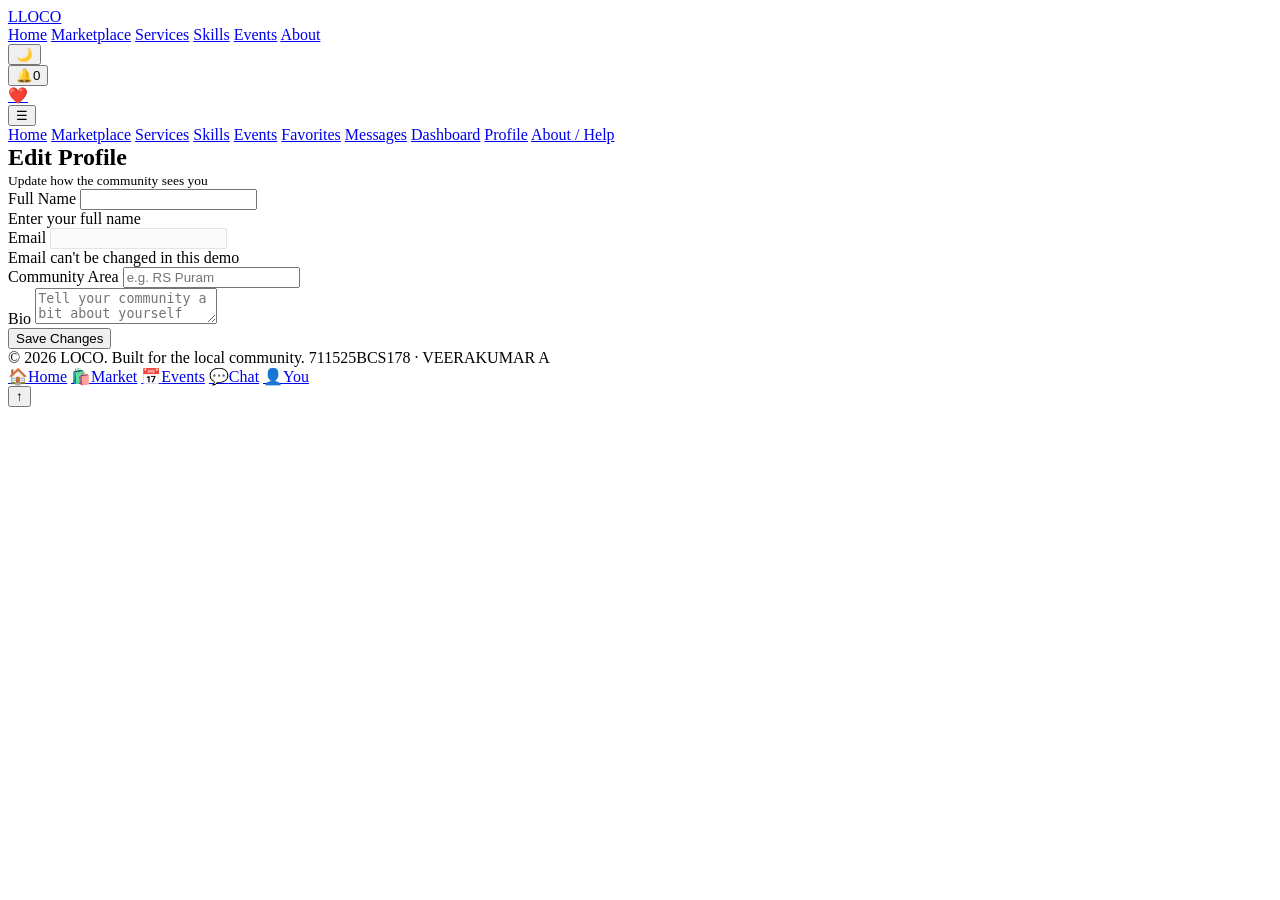
==== profile.html @ 84af6090 "Add files via upload" ====
<!DOCTYPE html>
<html lang="en">
<head>
<meta charset="UTF-8">
<meta name="viewport" content="width=device-width, initial-scale=1.0">
<title>Profile — LOCO</title>
<link rel="icon" href="data:image/svg+xml,<svg xmlns=%22http://www.w3.org/2000/svg%22 viewBox=%220 0 100 100%22><text y=%22.9em%22 font-size=%2290%22>🧭</text></svg>">
<link rel="stylesheet" href="css/style.css">
</head>
<body>

<nav class="navbar">
  <div class="container">
    <a href="index.html" class="brand"><span class="brand-mark">L</span>LOCO</a>
    <div class="nav-links">
      <a href="index.html">Home</a>
      <a href="marketplace.html">Marketplace</a>
      <a href="services.html">Services</a>
      <a href="skills.html">Skills</a>
      <a href="events.html">Events</a>
      <a href="about.html">About</a>
    </div>
    <div class="nav-actions">
      <button class="icon-btn" id="themeToggle" aria-label="Toggle dark mode"><span class="theme-icon">🌙</span></button>
      <div style="position:relative;">
        <button class="icon-btn" id="notifBell" aria-label="Notifications">🔔<span class="badge-dot" id="notifCount">0</span></button>
        <div class="panel hidden" id="notifPanel" style="position:absolute; right:0; top:50px; width:320px; max-height:400px; overflow-y:auto; z-index:150;">
          <div id="notifList"></div>
        </div>
      </div>
      <a href="favorites.html" class="icon-btn" aria-label="Favorites">❤️</a>
      <div id="navUserSlot"></div>
      <button class="nav-toggle" aria-label="Open menu">☰</button>
    </div>
  </div>
</nav>
<div class="drawer-backdrop"></div>
<div class="mobile-drawer">
  <a href="index.html">Home</a>
  <a href="marketplace.html">Marketplace</a>
  <a href="services.html">Services</a>
  <a href="skills.html">Skills</a>
  <a href="events.html">Events</a>
  <a href="favorites.html">Favorites</a>
  <a href="messages.html">Messages</a>
  <a href="dashboard.html">Dashboard</a>
  <a href="profile.html">Profile</a>
  <a href="about.html">About / Help</a>
</div>

<section class="section">
  <div class="container" style="max-width:640px;">
    <div class="panel">
      <div class="flex items-center gap-16 mb-16">
        <div class="avatar lg" id="profAvatarPreview"></div>
        <div>
          <h2 style="margin:0;">Edit Profile</h2>
          <span class="muted" style="font-size:13.5px;">Update how the community sees you</span>
        </div>
      </div>
      <form id="profileForm" novalidate>
        <div class="form-group">
          <label for="profName">Full Name</label>
          <input type="text" id="profName">
          <div class="error-text">Enter your full name</div>
        </div>
        <div class="form-group">
          <label for="profEmail">Email</label>
          <input type="email" id="profEmail" disabled style="opacity:0.6;">
          <div class="hint">Email can't be changed in this demo</div>
        </div>
        <div class="form-group">
          <label for="profLocation">Community Area</label>
          <input type="text" id="profLocation" placeholder="e.g. RS Puram">
        </div>
        <div class="form-group">
          <label for="profBio">Bio</label>
          <textarea id="profBio" placeholder="Tell your community a bit about yourself"></textarea>
        </div>
        <button class="btn btn-primary btn-block" type="submit">Save Changes</button>
      </form>
    </div>
  </div>
</section>

<footer class="site-footer">
  <div class="container">
    <div class="footer-bottom">
      <span>© 2026 LOCO. Built for the local community.</span>
      <span>711525BCS178 · VEERAKUMAR A</span>
    </div>
  </div>
</footer>
<nav class="mobile-bottom-nav">
  <a href="index.html"><span class="mbn-icon">🏠</span>Home</a>
  <a href="marketplace.html"><span class="mbn-icon">🛍️</span>Market</a>
  <a href="events.html"><span class="mbn-icon">📅</span>Events</a>
  <a href="messages.html"><span class="mbn-icon">💬</span>Chat</a>
  <a href="dashboard.html"><span class="mbn-icon">👤</span>You</a>
</nav>
<button class="back-to-top" id="backToTop" aria-label="Back to top">↑</button>

<script src="js/data.js"></script>
<script src="js/app.js"></script>
<script src="js/auth.js"></script>
<script src="js/marketplace.js"></script>
<script src="js/dashboard.js"></script>
<script src="js/messages.js"></script>
</body>
</html>
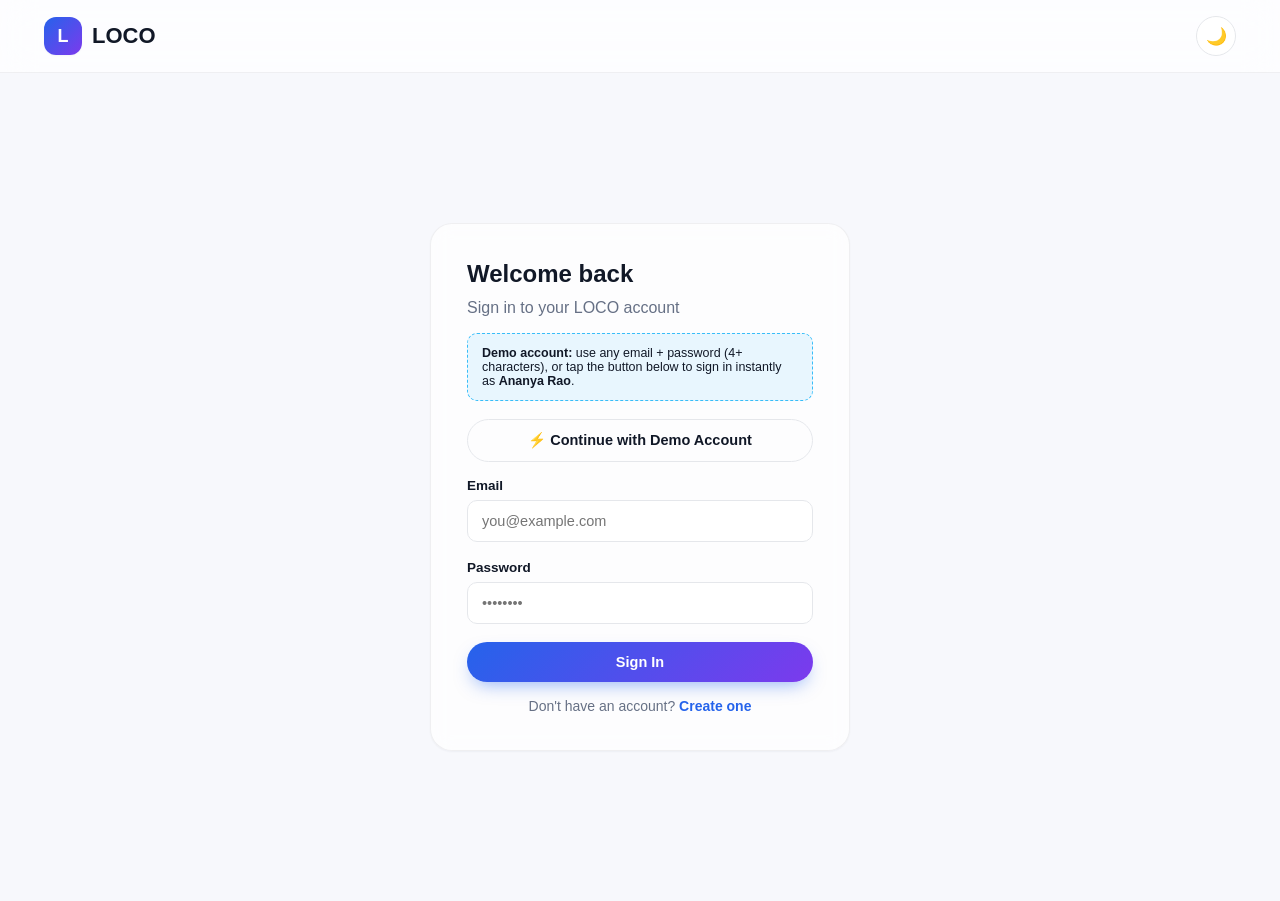
==== commit 6c5c43e8: "Initial commit of LOCO Marketplace" ====
--- a/profile.html
+++ b/profile.html
@@ -61,17 +61,17 @@
       <form id="profileForm" novalidate>
         <div class="form-group">
           <label for="profName">Full Name</label>
-          <input type="text" id="profName">
+          <input type="text" id="profName" placeholder="Enter your full name">
           <div class="error-text">Enter your full name</div>
         </div>
         <div class="form-group">
           <label for="profEmail">Email</label>
-          <input type="email" id="profEmail" disabled style="opacity:0.6;">
-          <div class="hint">Email can't be changed in this demo</div>
+          <input type="email" id="profEmail" placeholder="you@example.com">
+          <div class="hint">Update your email and it will sync to the local storage profile immediately.</div>
         </div>
         <div class="form-group">
           <label for="profLocation">Community Area</label>
-          <input type="text" id="profLocation" placeholder="e.g. RS Puram">
+          <input type="text" id="profLocation" placeholder="e.g. RS Puram, Coimbatore">
         </div>
         <div class="form-group">
           <label for="profBio">Bio</label>
@@ -106,5 +106,6 @@
 <script src="js/marketplace.js"></script>
 <script src="js/dashboard.js"></script>
 <script src="js/messages.js"></script>
+<script src="js/profile.js"></script>
 </body>
 </html>
--- a/css/style.css
+++ b/css/style.css
@@ -0,0 +1,464 @@
+/* ============================================================
+   LOCO — style.css
+   Shared design system: tokens, layout, components, utilities.
+   ============================================================ */
+
+@import url('https://fonts.googleapis.com/css2?family=Manrope:wght@400;500;600;700;800&family=Sora:wght@500;600;700&display=swap');
+
+:root {
+  --white: #FFFFFF;
+  --bg: #F7F8FC;
+  --ink: #111827;
+  --muted: #667085;
+  --blue: #2563EB;
+  --violet: #7C3AED;
+  --sky: #38BDF8;
+  --border: #E5E7EB;
+
+  --card-bg: rgba(255, 255, 255, 0.72);
+  --card-border: rgba(17, 24, 39, 0.06);
+  --shadow-sm: 0 1px 2px rgba(17, 24, 39, 0.04);
+  --shadow-md: 0 8px 24px -8px rgba(17, 24, 39, 0.12);
+  --shadow-lg: 0 20px 48px -12px rgba(17, 24, 39, 0.18);
+
+  --grad-brand: linear-gradient(135deg, var(--blue), var(--violet));
+  --grad-sky: linear-gradient(135deg, var(--sky), var(--blue));
+
+  --radius-sm: 10px;
+  --radius-md: 16px;
+  --radius-lg: 22px;
+  --radius-pill: 999px;
+
+  --font-display: 'Sora', 'Manrope', sans-serif;
+  --font-body: 'Manrope', sans-serif;
+
+  color-scheme: light;
+}
+
+[data-theme="dark"] {
+  --white: #12141c;
+  --bg: #0b0d13;
+  --ink: #F1F3F9;
+  --muted: #9AA3B2;
+  --border: #232735;
+  --card-bg: rgba(24, 27, 38, 0.72);
+  --card-border: rgba(255, 255, 255, 0.06);
+  --shadow-sm: 0 1px 2px rgba(0, 0, 0, 0.3);
+  --shadow-md: 0 8px 24px -8px rgba(0, 0, 0, 0.5);
+  --shadow-lg: 0 20px 48px -12px rgba(0, 0, 0, 0.6);
+  color-scheme: dark;
+}
+
+* { box-sizing: border-box; }
+html { scroll-behavior: smooth; }
+body {
+  margin: 0;
+  font-family: var(--font-body);
+  background: var(--bg);
+  color: var(--ink);
+  -webkit-font-smoothing: antialiased;
+  transition: background 0.3s ease, color 0.3s ease;
+}
+h1, h2, h3, h4, .brand, .btn { font-family: var(--font-display); }
+a { color: inherit; text-decoration: none; }
+img { max-width: 100%; display: block; }
+button { font-family: var(--font-body); cursor: pointer; }
+:focus-visible { outline: 2px solid var(--blue); outline-offset: 2px; }
+.container { max-width: 1240px; margin: 0 auto; padding: 0 24px; }
+.hidden { display: none !important; }
+.sr-only { position: absolute; width: 1px; height: 1px; overflow: hidden; clip: rect(0,0,0,0); }
+
+/* ---------- Nav ---------- */
+.navbar {
+  position: sticky; top: 0; z-index: 100;
+  background: var(--card-bg);
+  backdrop-filter: blur(16px) saturate(160%);
+  -webkit-backdrop-filter: blur(16px) saturate(160%);
+  border-bottom: 1px solid var(--card-border);
+}
+.navbar .container { display: flex; align-items: center; gap: 28px; height: 72px; }
+.brand { display: flex; align-items: center; gap: 10px; font-weight: 800; font-size: 22px; color: var(--ink); }
+.brand-mark {
+  width: 38px; height: 38px; border-radius: 12px; background: var(--grad-brand);
+  display: flex; align-items: center; justify-content: center; color: white; font-size: 18px; font-weight: 800;
+  box-shadow: var(--shadow-sm);
+}
+.nav-links { display: flex; gap: 4px; flex: 1; }
+.nav-links a {
+  padding: 9px 14px; border-radius: var(--radius-pill); font-weight: 600; font-size: 14.5px; color: var(--muted);
+  transition: all 0.2s ease;
+}
+.nav-links a:hover, .nav-links a.active { background: rgba(37, 99, 235, 0.08); color: var(--blue); }
+.nav-actions { display: flex; align-items: center; gap: 10px; }
+.icon-btn {
+  width: 40px; height: 40px; border-radius: 50%; border: 1px solid var(--border); background: var(--white);
+  display: flex; align-items: center; justify-content: center; font-size: 17px; position: relative; color: var(--ink);
+  transition: transform 0.15s ease, box-shadow 0.15s ease;
+}
+.icon-btn:hover { transform: translateY(-1px); box-shadow: var(--shadow-sm); }
+.badge-dot {
+  position: absolute; top: -2px; right: -2px; background: var(--violet); color: white; font-size: 10px;
+  min-width: 16px; height: 16px; border-radius: 8px; display: flex; align-items: center; justify-content: center;
+  font-weight: 700; border: 2px solid var(--white);
+}
+.avatar {
+  width: 40px; height: 40px; border-radius: 50%; display: flex; align-items: center; justify-content: center;
+  color: white; font-weight: 700; font-size: 14px; flex-shrink: 0;
+}
+.avatar.sm { width: 32px; height: 32px; font-size: 12px; }
+.avatar.lg { width: 84px; height: 84px; font-size: 28px; }
+.nav-toggle { display: none; background: none; border: none; font-size: 22px; color: var(--ink); }
+
+/* ---------- Buttons ---------- */
+.btn {
+  display: inline-flex; align-items: center; justify-content: center; gap: 8px;
+  padding: 12px 22px; border-radius: var(--radius-pill); font-weight: 700; font-size: 14.5px;
+  border: none; transition: transform 0.15s ease, box-shadow 0.15s ease, opacity 0.15s ease;
+  white-space: nowrap;
+}
+.btn:active { transform: scale(0.97); }
+.btn-primary { background: var(--grad-brand); color: white; box-shadow: 0 8px 18px -6px rgba(37, 99, 235, 0.5); }
+.btn-primary:hover { box-shadow: 0 10px 24px -6px rgba(37, 99, 235, 0.6); }
+.btn-outline { background: transparent; border: 1.5px solid var(--border); color: var(--ink); }
+.btn-outline:hover { border-color: var(--blue); color: var(--blue); }
+.btn-ghost { background: rgba(37,99,235,0.08); color: var(--blue); }
+.btn-ghost:hover { background: rgba(37,99,235,0.15); }
+.btn-danger { background: #FEE4E2; color: #B42318; }
+.btn-danger:hover { background: #FECDCA; }
+.btn-sm { padding: 8px 16px; font-size: 13px; }
+.btn-block { width: 100%; }
+.btn:disabled { opacity: 0.6; cursor: not-allowed; }
+.btn.loading { position: relative; color: transparent !important; pointer-events: none; }
+.btn.loading::after {
+  content: ""; position: absolute; width: 16px; height: 16px; border-radius: 50%;
+  border: 2.5px solid rgba(255,255,255,0.5); border-top-color: white; animation: spin 0.7s linear infinite;
+}
+.btn-outline.loading::after, .btn-ghost.loading::after { border-color: rgba(37,99,235,0.3); border-top-color: var(--blue); }
+@keyframes spin { to { transform: rotate(360deg); } }
+
+/* ---------- Hero ---------- */
+.hero {
+  position: relative; overflow: hidden; padding: 88px 0 72px;
+  background:
+    radial-gradient(600px 300px at 12% 0%, rgba(124,58,237,0.10), transparent 60%),
+    radial-gradient(700px 380px at 90% 10%, rgba(56,189,248,0.14), transparent 55%),
+    var(--bg);
+}
+.hero-inner { display: grid; grid-template-columns: 1.1fr 0.9fr; gap: 48px; align-items: center; }
+.eyebrow-chip {
+  display: inline-flex; align-items: center; gap: 8px; padding: 7px 14px; border-radius: var(--radius-pill);
+  background: var(--white); border: 1px solid var(--border); font-size: 13px; font-weight: 600; color: var(--violet);
+  box-shadow: var(--shadow-sm); margin-bottom: 20px;
+}
+.hero h1 { font-size: 48px; line-height: 1.12; font-weight: 800; margin: 0 0 18px; letter-spacing: -0.01em; }
+.hero h1 span { background: var(--grad-brand); -webkit-background-clip: text; background-clip: text; color: transparent; }
+.hero p.lead { font-size: 17.5px; color: var(--muted); max-width: 480px; margin: 0 0 28px; line-height: 1.6; }
+.hero-ctas { display: flex; gap: 12px; margin-bottom: 36px; flex-wrap: wrap; }
+.hero-stats { display: flex; gap: 32px; }
+.hero-stats .stat b { font-size: 22px; display: block; }
+.hero-stats .stat span { font-size: 13px; color: var(--muted); }
+.hero-visual {
+  position: relative; height: 420px; border-radius: var(--radius-lg);
+  background: var(--grad-brand); box-shadow: var(--shadow-lg); overflow: hidden;
+}
+.hero-visual .float-card {
+  position: absolute; background: var(--white); border-radius: var(--radius-md); padding: 14px 16px;
+  box-shadow: var(--shadow-md); display: flex; align-items: center; gap: 10px; font-weight: 700; font-size: 13.5px;
+  color: var(--ink);
+}
+.hero-visual .fc1 { top: 30px; left: 24px; }
+.hero-visual .fc2 { bottom: 40px; right: -10px; }
+.hero-visual .fc3 { top: 180px; right: 30px; }
+.hero-visual .blob { position: absolute; font-size: 130px; opacity: 0.9; bottom: -20px; left: 50%; transform: translateX(-50%); }
+
+/* ---------- Search bar ---------- */
+.searchbar {
+  display: flex; align-items: center; gap: 10px; background: var(--white); border: 1px solid var(--border);
+  border-radius: var(--radius-pill); padding: 6px 8px 6px 20px; box-shadow: var(--shadow-md);
+  position: relative;
+}
+.searchbar input {
+  border: none; outline: none; flex: 1; font-size: 15px; background: transparent; color: var(--ink); font-family: var(--font-body);
+  padding: 10px 0;
+}
+.searchbar select {
+  border: none; background: rgba(17,24,39,0.04); border-radius: var(--radius-pill); padding: 9px 14px; font-size: 13.5px;
+  color: var(--ink); font-family: var(--font-body); font-weight: 600;
+}
+.search-suggestions {
+  position: absolute; top: calc(100% + 8px); left: 0; right: 0; background: var(--white); border: 1px solid var(--border);
+  border-radius: var(--radius-md); box-shadow: var(--shadow-lg); z-index: 50; overflow: hidden;
+}
+.search-suggestions .sugg-item { padding: 11px 18px; font-size: 14px; display: flex; gap: 10px; align-items: center; }
+.search-suggestions .sugg-item:hover { background: rgba(37,99,235,0.06); cursor: pointer; }
+.search-suggestions .sugg-tag { font-size: 11px; color: var(--muted); margin-left: auto; }
+
+/* ---------- Section headers ---------- */
+.section { padding: 56px 0; }
+.section-head { display: flex; align-items: flex-end; justify-content: space-between; margin-bottom: 28px; gap: 20px; flex-wrap: wrap; }
+.section-head h2 { font-size: 28px; margin: 0 0 6px; font-weight: 800; }
+.section-head p { color: var(--muted); margin: 0; font-size: 15px; }
+.see-all { font-weight: 700; color: var(--blue); font-size: 14px; white-space: nowrap; }
+
+/* ---------- Category cards ---------- */
+.cat-grid { display: grid; grid-template-columns: repeat(4, 1fr); gap: 16px; }
+.cat-card {
+  background: var(--card-bg); border: 1px solid var(--card-border); border-radius: var(--radius-md);
+  padding: 22px 18px; text-align: center; box-shadow: var(--shadow-sm); backdrop-filter: blur(10px);
+  transition: transform 0.2s ease, box-shadow 0.2s ease; cursor: pointer;
+}
+.cat-card:hover { transform: translateY(-4px); box-shadow: var(--shadow-md); }
+.cat-card .cat-icon { font-size: 30px; margin-bottom: 10px; }
+.cat-card b { font-size: 14.5px; display: block; }
+.cat-card span { font-size: 12.5px; color: var(--muted); }
+
+/* ---------- Card grid ---------- */
+.grid { display: grid; grid-template-columns: repeat(4, 1fr); gap: 20px; }
+.grid.cols-3 { grid-template-columns: repeat(3, 1fr); }
+
+.card {
+  background: var(--card-bg); border: 1px solid var(--card-border); border-radius: var(--radius-md);
+  overflow: hidden; box-shadow: var(--shadow-sm); backdrop-filter: blur(10px);
+  transition: transform 0.2s ease, box-shadow 0.2s ease; display: flex; flex-direction: column;
+}
+.card:hover { transform: translateY(-3px); box-shadow: var(--shadow-md); }
+.card-media {
+  height: 150px; display: flex; align-items: center; justify-content: center; font-size: 56px;
+  background: linear-gradient(135deg, rgba(37,99,235,0.10), rgba(124,58,237,0.10)); position: relative;
+}
+.fav-toggle {
+  position: absolute; top: 10px; right: 10px; width: 34px; height: 34px; border-radius: 50%; border: none;
+  background: rgba(255,255,255,0.9); display: flex; align-items: center; justify-content: center; font-size: 16px;
+  box-shadow: var(--shadow-sm); transition: transform 0.15s ease;
+}
+.fav-toggle:hover { transform: scale(1.1); }
+.fav-toggle.active { color: #E11D48; }
+.card-body { padding: 16px 18px 18px; display: flex; flex-direction: column; gap: 8px; flex: 1; }
+.card-cat { font-size: 11.5px; font-weight: 700; color: var(--violet); text-transform: uppercase; letter-spacing: 0.03em; }
+.card-title { font-size: 15.5px; font-weight: 700; line-height: 1.3; }
+.card-meta { font-size: 12.5px; color: var(--muted); display: flex; align-items: center; gap: 6px; flex-wrap: wrap; }
+.card-price { font-size: 17px; font-weight: 800; color: var(--ink); margin-top: 2px; }
+.card-price small { font-size: 12px; font-weight: 600; color: var(--muted); }
+.card-footer { display: flex; align-items: center; justify-content: space-between; margin-top: auto; padding-top: 10px; }
+.rating { font-size: 12.5px; color: #B45309; font-weight: 700; display: flex; align-items: center; gap: 3px; }
+.seller-row { display: flex; align-items: center; gap: 8px; font-size: 12.5px; color: var(--muted); margin-top: 2px; }
+
+/* ---------- Skill / Event specific ---------- */
+.skill-card { display: flex; flex-direction: column; gap: 10px; padding: 20px; }
+.skill-top { display: flex; align-items: center; gap: 12px; }
+.skill-icon { font-size: 26px; width: 46px; height: 46px; border-radius: 12px; background: rgba(37,99,235,0.1); display: flex; align-items: center; justify-content: center; }
+.tag { display: inline-flex; padding: 4px 10px; border-radius: var(--radius-pill); font-size: 11.5px; font-weight: 700; }
+.tag-offer { background: #DCFCE7; color: #166534; }
+.tag-request { background: #DBEAFE; color: #1E40AF; }
+.tag-level { background: rgba(17,24,39,0.06); color: var(--muted); }
+
+.event-card .card-media { font-size: 44px; }
+.event-date-badge {
+  position: absolute; top: 10px; left: 10px; background: var(--white); border-radius: 10px; padding: 6px 10px;
+  text-align: center; box-shadow: var(--shadow-sm); font-weight: 800; font-size: 12px; line-height: 1.2;
+}
+.progress-bar { height: 6px; border-radius: 4px; background: rgba(17,24,39,0.08); overflow: hidden; }
+.progress-bar > div { height: 100%; background: var(--grad-brand); border-radius: 4px; }
+
+/* ---------- Filters / Tabs ---------- */
+.filter-bar { display: flex; gap: 10px; flex-wrap: wrap; align-items: center; margin-bottom: 24px; }
+.chip {
+  padding: 9px 16px; border-radius: var(--radius-pill); border: 1px solid var(--border); background: var(--white);
+  font-size: 13.5px; font-weight: 600; color: var(--muted); transition: all 0.15s ease;
+}
+.chip:hover { border-color: var(--blue); color: var(--blue); }
+.chip.active { background: var(--grad-brand); color: white; border-color: transparent; }
+.select-field {
+  padding: 9px 14px; border-radius: var(--radius-pill); border: 1px solid var(--border); background: var(--white);
+  font-size: 13.5px; font-weight: 600; color: var(--ink); font-family: var(--font-body);
+}
+.tabs { display: flex; gap: 4px; border-bottom: 1px solid var(--border); margin-bottom: 24px; overflow-x: auto; }
+.tab-btn { padding: 12px 18px; font-weight: 700; font-size: 14px; color: var(--muted); border-bottom: 2px solid transparent; white-space: nowrap; background: none; border-top: none; border-left: none; border-right: none; }
+.tab-btn.active { color: var(--blue); border-bottom-color: var(--blue); }
+
+/* ---------- Forms ---------- */
+.form-group { margin-bottom: 18px; }
+.form-group label { display: block; font-size: 13.5px; font-weight: 700; margin-bottom: 7px; }
+.form-group .hint { font-size: 12px; color: var(--muted); margin-top: 5px; }
+.form-group .error-text { font-size: 12px; color: #B42318; margin-top: 5px; display: none; font-weight: 600; }
+.form-group.has-error .error-text { display: block; }
+.form-group.has-error input, .form-group.has-error textarea, .form-group.has-error select { border-color: #B42318; }
+input[type=text], input[type=email], input[type=password], input[type=number], input[type=date], input[type=time], textarea, select.form-control {
+  width: 100%; padding: 12px 14px; border-radius: var(--radius-sm); border: 1.5px solid var(--border);
+  font-size: 14.5px; font-family: var(--font-body); background: var(--white); color: var(--ink); transition: border-color 0.15s ease;
+}
+input:focus, textarea:focus, select:focus { border-color: var(--blue); outline: none; }
+textarea { resize: vertical; min-height: 90px; }
+.form-row { display: grid; grid-template-columns: 1fr 1fr; gap: 16px; }
+.image-drop {
+  border: 2px dashed var(--border); border-radius: var(--radius-md); padding: 26px; text-align: center; color: var(--muted);
+  font-size: 13.5px; cursor: pointer; background: rgba(37,99,235,0.03);
+}
+.image-drop:hover { border-color: var(--blue); }
+.preview-row { display: flex; gap: 10px; margin-top: 12px; flex-wrap: wrap; }
+.preview-thumb { width: 64px; height: 64px; border-radius: 10px; background: rgba(37,99,235,0.08); display: flex; align-items: center; justify-content: center; font-size: 26px; position: relative; }
+.preview-thumb .rm { position: absolute; top: -6px; right: -6px; width: 18px; height: 18px; border-radius: 50%; background: #B42318; color: white; font-size: 11px; border: none; }
+
+/* ---------- Panels / cards generic ---------- */
+.panel {
+  background: var(--card-bg); border: 1px solid var(--card-border); border-radius: var(--radius-lg);
+  padding: 28px; box-shadow: var(--shadow-sm); backdrop-filter: blur(10px);
+}
+
+/* ---------- Empty / skeleton ---------- */
+.empty-state { text-align: center; padding: 60px 20px; color: var(--muted); }
+.empty-state .icon { font-size: 44px; margin-bottom: 14px; }
+.empty-state h3 { color: var(--ink); margin: 0 0 6px; }
+.skeleton { background: linear-gradient(90deg, rgba(17,24,39,0.06) 25%, rgba(17,24,39,0.1) 37%, rgba(17,24,39,0.06) 63%); background-size: 400% 100%; animation: shimmer 1.4s ease infinite; border-radius: var(--radius-md); }
+@keyframes shimmer { 0% { background-position: 100% 50%; } 100% { background-position: 0 50%; } }
+.skeleton-card { height: 280px; }
+
+/* ---------- Modal ---------- */
+.modal-overlay {
+  position: fixed; inset: 0; background: rgba(17,24,39,0.5); backdrop-filter: blur(3px); z-index: 300;
+  display: flex; align-items: center; justify-content: center; padding: 20px; opacity: 0; pointer-events: none; transition: opacity 0.2s ease;
+}
+.modal-overlay.open { opacity: 1; pointer-events: auto; }
+.modal {
+  background: var(--white); border-radius: var(--radius-lg); max-width: 560px; width: 100%; max-height: 88vh; overflow-y: auto;
+  box-shadow: var(--shadow-lg); transform: translateY(16px) scale(0.98); transition: transform 0.2s ease; padding: 28px;
+}
+.modal-overlay.open .modal { transform: translateY(0) scale(1); }
+.modal.wide { max-width: 720px; }
+.modal-head { display: flex; justify-content: space-between; align-items: flex-start; margin-bottom: 18px; }
+.modal-close { background: rgba(17,24,39,0.06); border: none; width: 34px; height: 34px; border-radius: 50%; font-size: 16px; color: var(--ink); }
+
+/* ---------- Toasts ---------- */
+.toast-stack { position: fixed; bottom: 24px; right: 24px; z-index: 400; display: flex; flex-direction: column; gap: 10px; max-width: 340px; }
+.toast {
+  background: var(--white); border-radius: var(--radius-md); padding: 14px 16px; box-shadow: var(--shadow-lg);
+  display: flex; align-items: center; gap: 10px; font-size: 13.5px; font-weight: 600; border-left: 4px solid var(--blue);
+  animation: toast-in 0.25s ease;
+}
+.toast.success { border-left-color: #16A34A; }
+.toast.error { border-left-color: #DC2626; }
+.toast.info { border-left-color: var(--sky); }
+@keyframes toast-in { from { opacity: 0; transform: translateX(30px); } to { opacity: 1; transform: translateX(0); } }
+
+/* ---------- Footer ---------- */
+footer.site-footer { background: var(--ink); color: rgba(255,255,255,0.7); padding: 56px 0 24px; margin-top: 40px; }
+[data-theme="dark"] footer.site-footer { background: #06070a; }
+.footer-grid { display: grid; grid-template-columns: 1.4fr 1fr 1fr 1fr; gap: 32px; margin-bottom: 36px; }
+.footer-grid h4 { color: white; font-size: 14px; margin: 0 0 14px; }
+.footer-grid a, .footer-grid p { color: rgba(255,255,255,0.65); font-size: 13.5px; line-height: 2.1; }
+.footer-grid a:hover { color: white; }
+.footer-bottom { border-top: 1px solid rgba(255,255,255,0.12); padding-top: 20px; display: flex; justify-content: space-between; font-size: 12.5px; flex-wrap: wrap; gap: 10px; }
+
+/* ---------- Back to top ---------- */
+.back-to-top {
+  position: fixed; bottom: 24px; left: 24px; width: 46px; height: 46px; border-radius: 50%; background: var(--grad-brand);
+  color: white; border: none; box-shadow: var(--shadow-md); font-size: 18px; z-index: 90; opacity: 0; pointer-events: none;
+  transition: opacity 0.2s ease, transform 0.2s ease;
+}
+.back-to-top.show { opacity: 1; pointer-events: auto; }
+.back-to-top:hover { transform: translateY(-3px); }
+
+/* ---------- Dashboard layout ---------- */
+.dash-layout { display: grid; grid-template-columns: 260px 1fr; gap: 28px; align-items: start; padding: 40px 0 70px; }
+.dash-side { position: sticky; top: 92px; }
+.dash-profile-card { text-align: center; padding: 26px 20px; }
+.dash-profile-card .avatar.lg { margin: 0 auto 12px; }
+.dash-nav { display: flex; flex-direction: column; gap: 4px; margin-top: 18px; }
+.dash-nav button { text-align: left; padding: 11px 14px; border-radius: var(--radius-sm); border: none; background: none; font-weight: 700; font-size: 14px; color: var(--muted); display: flex; gap: 10px; align-items: center; }
+.dash-nav button:hover { background: rgba(37,99,235,0.06); }
+.dash-nav button.active { background: rgba(37,99,235,0.1); color: var(--blue); }
+.stat-grid { display: grid; grid-template-columns: repeat(4, 1fr); gap: 16px; margin-bottom: 28px; }
+.stat-card { padding: 20px; text-align: left; }
+.stat-card b { font-size: 26px; display: block; }
+.stat-card span { font-size: 12.5px; color: var(--muted); font-weight: 600; }
+.dash-list-item { display: flex; align-items: center; gap: 14px; padding: 14px 0; border-bottom: 1px solid var(--border); }
+.dash-list-item:last-child { border-bottom: none; }
+.dash-list-item .thumb { width: 52px; height: 52px; border-radius: 10px; background: rgba(37,99,235,0.08); display: flex; align-items: center; justify-content: center; font-size: 24px; flex-shrink: 0; }
+.dash-list-item .grow { flex: 1; min-width: 0; }
+.dash-list-item .grow b { display: block; font-size: 14.5px; }
+.dash-list-item .grow span { font-size: 12.5px; color: var(--muted); }
+.dash-list-item .actions { display: flex; gap: 8px; flex-shrink: 0; }
+
+/* ---------- Messages page ---------- */
+.msg-layout { display: grid; grid-template-columns: 320px 1fr; gap: 0; height: 640px; border: 1px solid var(--border); border-radius: var(--radius-lg); overflow: hidden; background: var(--card-bg); box-shadow: var(--shadow-sm); }
+.msg-list { border-right: 1px solid var(--border); overflow-y: auto; }
+.msg-list-item { display: flex; gap: 12px; padding: 14px 18px; cursor: pointer; border-bottom: 1px solid var(--border); }
+.msg-list-item:hover, .msg-list-item.active { background: rgba(37,99,235,0.06); }
+.msg-list-item .grow { min-width: 0; flex: 1; }
+.msg-list-item .grow b { font-size: 14px; display: block; }
+.msg-list-item .grow span { font-size: 12.5px; color: var(--muted); white-space: nowrap; overflow: hidden; text-overflow: ellipsis; display: block; }
+.msg-thread { display: flex; flex-direction: column; }
+.msg-thread-head { padding: 16px 20px; border-bottom: 1px solid var(--border); display: flex; align-items: center; gap: 12px; }
+.msg-thread-body { flex: 1; padding: 20px; overflow-y: auto; display: flex; flex-direction: column; gap: 10px; }
+.bubble { max-width: 66%; padding: 10px 14px; border-radius: 16px; font-size: 14px; line-height: 1.4; }
+.bubble.me { align-self: flex-end; background: var(--grad-brand); color: white; border-bottom-right-radius: 4px; }
+.bubble.them { align-self: flex-start; background: rgba(17,24,39,0.06); border-bottom-left-radius: 4px; }
+.msg-input-row { display: flex; gap: 10px; padding: 14px; border-top: 1px solid var(--border); }
+.msg-input-row input { flex: 1; }
+
+/* ---------- Auth ---------- */
+.auth-wrap { min-height: calc(100vh - 72px); display: flex; align-items: center; justify-content: center; padding: 60px 20px; }
+.auth-card { width: 100%; max-width: 420px; padding: 36px; }
+.auth-switch { text-align: center; font-size: 14px; color: var(--muted); margin-top: 16px; }
+.auth-switch a { color: var(--blue); font-weight: 700; }
+.demo-account-box { background: rgba(56,189,248,0.1); border: 1px dashed var(--sky); border-radius: var(--radius-sm); padding: 12px 14px; font-size: 12.5px; margin-bottom: 18px; }
+
+/* ---------- Mobile bottom nav ---------- */
+.mobile-bottom-nav { display: none; }
+
+/* ---------- Utility ---------- */
+.flex { display: flex; } .items-center { align-items: center; } .justify-between { justify-content: space-between; }
+.gap-8 { gap: 8px; } .gap-12 { gap: 12px; } .gap-16 { gap: 16px; }
+.mt-8 { margin-top: 8px; } .mt-16 { margin-top: 16px; } .mt-24 { margin-top: 24px; } .mb-16 { margin-bottom: 16px; }
+.muted { color: var(--muted); } .center-text { text-align: center; }
+.section-alt { background: var(--white); }
+
+/* ---------- Responsive ---------- */
+@media (max-width: 1024px) {
+  .grid { grid-template-columns: repeat(3, 1fr); }
+  .grid.cols-3 { grid-template-columns: repeat(2, 1fr); }
+  .cat-grid { grid-template-columns: repeat(4, 1fr); }
+  .hero-inner { grid-template-columns: 1fr; }
+  .hero-visual { height: 300px; }
+  .dash-layout { grid-template-columns: 220px 1fr; }
+}
+@media (max-width: 860px) {
+  .nav-links { display: none; }
+  .nav-toggle { display: block; }
+  .grid { grid-template-columns: repeat(2, 1fr); }
+  .cat-grid { grid-template-columns: repeat(2, 1fr); }
+  .footer-grid { grid-template-columns: 1fr 1fr; }
+  .dash-layout { grid-template-columns: 1fr; }
+  .dash-side { position: static; }
+  .msg-layout { grid-template-columns: 1fr; height: auto; }
+  .msg-list { max-height: 260px; border-right: none; border-bottom: 1px solid var(--border); }
+  .stat-grid { grid-template-columns: repeat(2, 1fr); }
+  .form-row { grid-template-columns: 1fr; }
+  body { padding-bottom: 64px; }
+  .mobile-bottom-nav {
+    display: flex; position: fixed; bottom: 0; left: 0; right: 0; background: var(--card-bg); backdrop-filter: blur(16px);
+    border-top: 1px solid var(--card-border); z-index: 95; justify-content: space-around; padding: 8px 0 10px;
+  }
+  .mobile-bottom-nav a { display: flex; flex-direction: column; align-items: center; gap: 3px; font-size: 10.5px; color: var(--muted); font-weight: 700; }
+  .mobile-bottom-nav a.active { color: var(--blue); }
+  .mobile-bottom-nav .mbn-icon { font-size: 19px; }
+}
+@media (max-width: 560px) {
+  .grid, .grid.cols-3 { grid-template-columns: 1fr 1fr; }
+  .cat-grid { grid-template-columns: 1fr 1fr; }
+  .hero h1 { font-size: 32px; }
+  .hero-stats { gap: 20px; flex-wrap: wrap; }
+  .section-head { flex-direction: column; align-items: flex-start; }
+  .footer-grid { grid-template-columns: 1fr; }
+}
+
+/* Mobile nav drawer */
+.mobile-drawer {
+  position: fixed; top: 0; right: -300px; width: 280px; height: 100%; background: var(--white); z-index: 200;
+  box-shadow: var(--shadow-lg); padding: 24px; transition: right 0.25s ease; display: flex; flex-direction: column; gap: 6px;
+}
+.mobile-drawer.open { right: 0; }
+.mobile-drawer a { padding: 12px 14px; border-radius: var(--radius-sm); font-weight: 700; color: var(--ink); }
+.mobile-drawer a:hover { background: rgba(37,99,235,0.06); }
+.drawer-backdrop { position: fixed; inset: 0; background: rgba(17,24,39,0.4); z-index: 199; opacity: 0; pointer-events: none; transition: opacity 0.2s ease; }
+.drawer-backdrop.open { opacity: 1; pointer-events: auto; }
